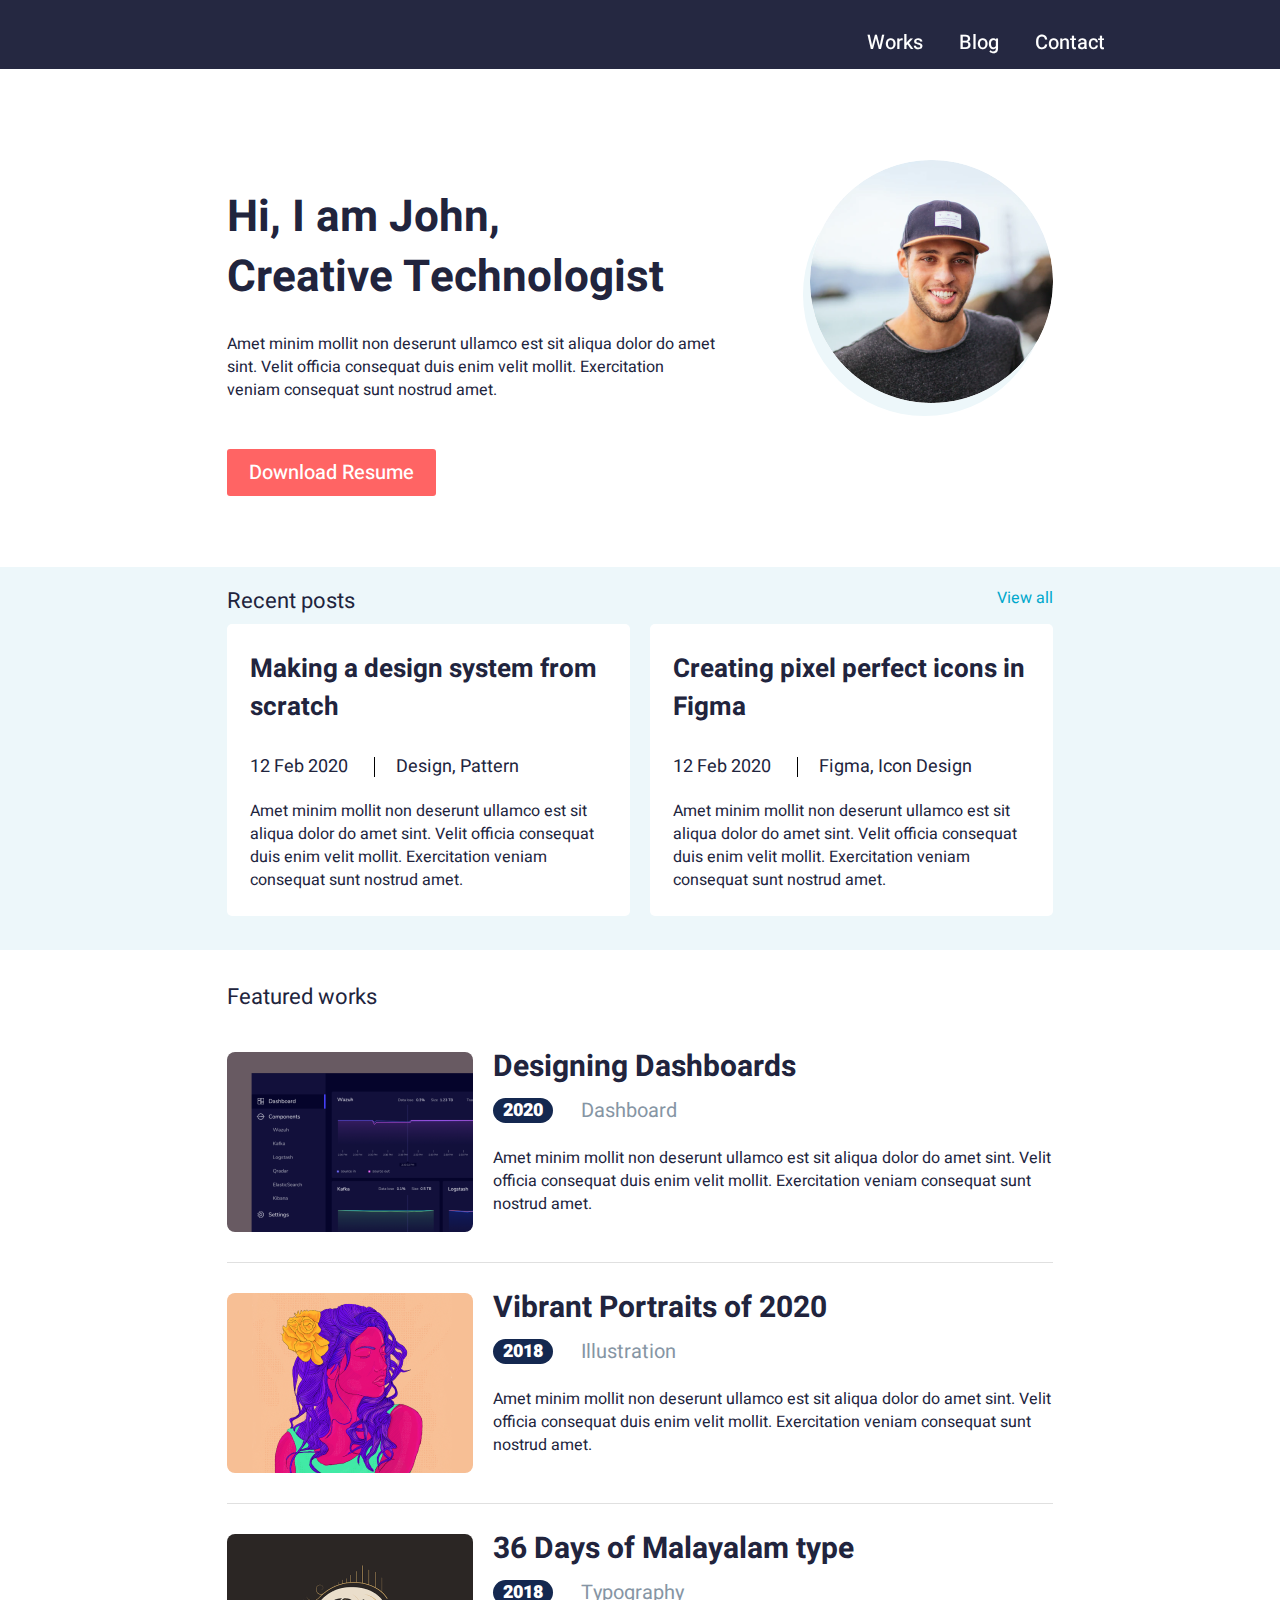
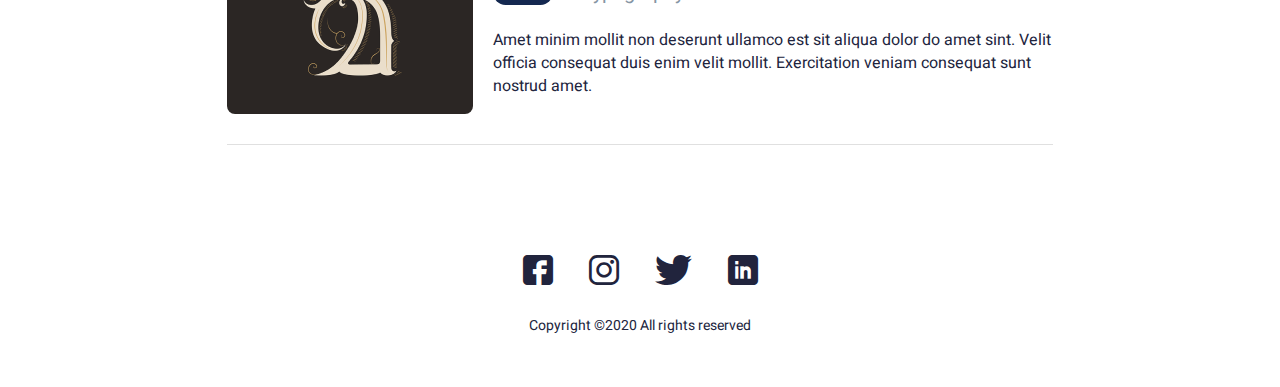
==== index.html @ 69a74ce7 "First" ====
<!DOCTYPE html>
<html lang="en">

<head>
	<meta charset="UTF-8">
	<!-- <meta http-equiv="X-UA-Compatible" content="IE=edge"> -->
	<meta name="viewport" content="width=device-width, initial-scale=1.0">
	<link rel="stylesheet" href="css/style.css">
	<title>Portfolio John</title>
	<link rel="shortcut icon" href="img/main/Hi/John.png">
	<link rel="stylesheet" href="css/iconsfont.css">
</head>
<body>
<div class="wrapper">
	<header>
	<div class="navi">
		<div class="navi__container _container">
			<div class="navi__menu menu">
				<div class="menu__burger">
					<span></span>
				</div>
				<nav class="menu__body">
					<ul class="menu__list">
						<li class="menu__link"><a href="">Works</a></li>
						<li class="menu__link"><a href="">Blog</a></li>
						<li class="menu__link"><a href="">Contact</a></li>
					</ul>
				</nav>
			</div>
		</div>
	</div>
	</header>
	<main>
		<section class="section__hi hi">
			<div class="hi__container _container">
				<div class="hi__row">
					<div class="hi__content">
						<h1>Hi, I am John,<br>Creative Technologist</h1>
						<p>Amet minim mollit non deserunt ullamco est sit aliqua dolor do amet sint. Velit officia consequat duis enim velit mollit. Exercitation veniam consequat sunt nostrud amet.</p>
						<div class="hi__button">
							<a href="#">Download Resume</a>
						</div>
					</div>
					<div class="hi__image">
						<img src="img/main/Hi/John.png" alt="Pholo-logo">
					</div>
				</div>
			</div>
		</section>
		<section class="section__posts posts">
			<div class="posts__container _container">
				<div class="posts__sub-title sub-title">
					<h4>Recent posts</h4>
					<div class="sub-title__link"><a href="#">View all</a></div>
				</div>
				<div class="posts__row">
					<div class="posts__contant">
							<h3>Making a design system from scratch</h3>
							<h5><span>12 Feb 2020</span><span>Design, Pattern</span></h5>
							<p>Amet minim mollit non deserunt ullamco est sit aliqua dolor do amet sint. Velit officia consequat duis enim velit mollit. Exercitation veniam consequat sunt nostrud amet.</p>
					</div>
					<div class="posts__contant">
						<h3>Creating pixel perfect icons in Figma</h3>
						<h5><span>12 Feb 2020</span><span>Figma, Icon Design</span></h5>
						<p>Amet minim mollit non deserunt ullamco est sit aliqua dolor do amet sint. Velit officia consequat duis enim velit mollit. Exercitation veniam consequat sunt nostrud amet.</p>
				</div>
				</div>
			</div>
		</section>
		<section class="section__works works">
			<div class="works__container _container">
				<h5>Featured works</h5>
				<div class="works__column">
					<article class="works__item">
						<a href="" class="works__img">
							<img src="/img/main/Works/1.png" alt="schedule">
						</a>
						<div class="works__contant">
							<div class="works__title">
								<h4>Designing Dashboards</h4>
							</div>
							<div class="works__subtitle">
								<h6>2020</h6>
								<h6>Dashboard</h6>
							</div>
							<div class="works__text">
								Amet minim mollit non deserunt ullamco est sit aliqua dolor do amet sint. Velit officia consequat duis enim velit mollit. Exercitation veniam consequat sunt nostrud amet.
							</div>
						</div>
					</article>
					<article class="works__item">
						<a href="" class="works__img _ibg">
							<img src="/img/main/Works/2.png" alt="madam">
						</a>
						<div class="works__contant">
							<div class="works__title">
								<h4>Vibrant Portraits of 2020</h4>
							</div>
							<div class="works__subtitle">
								<h6>2018</h6>
								<h6>Illustration</h6>
							</div>
							<div class="works__text">
								Amet minim mollit non deserunt ullamco est sit aliqua dolor do amet sint. Velit officia consequat duis enim velit mollit. Exercitation veniam consequat sunt nostrud amet.
							</div>
						</div>
					</article>
					<article class="works__item">
						<a href="" class="works__img _ibg">
							<img src="/img/main/Works/3.png" alt="schedule">
						</a>
						<div class="works__contant">
							<div class="works__title">
								<h4>36 Days of Malayalam type</h4>
							</div>
							<div class="works__subtitle">
								<h6>2018</h6>
								<h6>Typography</h6>
							</div>
							<div class="works__text">
								Amet minim mollit non deserunt ullamco est sit aliqua dolor do amet sint. Velit officia consequat duis enim velit mollit. Exercitation veniam consequat sunt nostrud amet.
							</div>
						</div>
					</article>
				</div>
			</div>
		</section>
		<script src="js/script.js"></script>
	</main>
	<footer>
	<div class="footer">
		<div class="footer__container _container">
			<div class="footer__icons icons">
				<a href="" class="icons__item _icon-facebook" ></a>
				<a href="" class="icons__item _icon-instagram" ></a>
				<a href="" class="icons__item _icon-twitter" ></a>
				<a href="" class="icons__item _icon-LinkedIn" ></a>
			</div>
			<h6>Copyright ©2020 All rights reserved </h6>
		</div>
	</div>
	</footer>
</div>
</body>

</html>
---- css/style.css ----
/* &display=swap&subset=cyrillic-ext*/
	@import url("https://fonts.googleapis.com/css?family=Heebo:regular,500,700,900&display=swap");

/*Обнуление*/
* {
	padding: 0;
	margin: 0;
	border: 0;
}
*,
*:before,
*:after {
	-moz-box-sizing: border-box;
	-webkit-box-sizing: border-box;
	box-sizing: border-box;
}
:focus,
:active {
	outline: none;
}
a:focus,
a:active {
	outline: none;
}
nav,
footer,
header,
aside {
	display: block;
}
html,
body {
	height: 100%;
	font-size: 100%;
	line-height: 1;
	font-size: 14px;
	font-family: Heebo;
	color: #21243D;
	-ms-text-size-adjust: 100%;
	-moz-text-size-adjust: 100%;
	-webkit-text-size-adjust: 100%;
}
input,
button,
textarea {
	font-family: inherit;
}
input::-ms-clear {
	display: none;
}
button {
	cursor: pointer;
}
button::-moz-focus-inner {
	padding: 0;
	border: 0;
}
a,
a:visited {
	text-decoration: none;
}
a:hover {
	text-decoration: none;
}
ul li {
	list-style: none;
}
img {
	vertical-align: top;
}
h1,
h2,
h3,
h4,
h5,
h6 {
	font-size: inherit;
	font-weight: inherit;
}

.wrapper {
	min-height: 100%;
	overflow: hidden;
}

/* --------------Технические контейнеры---------- */
._container {
	max-width: 856px;
	margin: 0px auto;
	padding: 0px 15px;
}
._ibg{
	position: relative;
}
._ibg img{
	position: absolute;
	width: 100%;
	height: 100%;
	top: 0;
	left: 0;
	object-fit: cover;
}
/* --------------Section------------------- */

.section__hi {
}
.section__posts {
}
.section__works {
}
/* --------------header------------------- */
.navi {
	position: fixed;
	width: 100%;
	z-index: 50;
	top: 0;
	left: 0;
}
.navi::before{
	content: '';
	position: absolute;
	top: 0;
	left: 0;
	width: 100%;
	height: 130%;
	background-color: #21243D;
	opacity: 0.98;
	z-index: 4;
}
.navi__container {
	max-width: 1032px;
	padding: 33px 15px 0px 15px;
}

.navi__menu {
	
}
.menu {
}
.menu__burger{
	display: none;
}
@media (max-width: 600px){
	.menu__burger{
		display: block;
		position: relative;
		width: 30px;
		height: 20px;
	}
}
@media (max-width: 600px){
	.menu__burger::before{
		content: '';
		background-color: #fff;
		position: absolute;
		width: 100%;
		height: 2px;
		left: 0 ;
		top: 0;
		z-index: 4;
	}
}
@media (max-width: 600px){
	.menu__burger::after{
		content: '';
		background-color: #fff;
		position: absolute;
		width: 100%;
		height: 2px;
		left: 0 ;
		bottom: 0;
		z-index: 4;
	}
}
@media (max-width: 600px){
	.active::before{
		transform: rotate(45deg);
		top:9px;
	}
}
@media (max-width: 600px){
	.menu__burger.active::after{
		transform: rotate(-45deg);
		bottom: 9px;
	}
}
@media (max-width: 600px){
	.menu__burger span{
		content: '';
		background-color: #fff;
		position: absolute;
		width: 100%;
		height: 2px;
		left: 0 ;
		top: 9px;
		z-index: 4;
	}
}
@media (max-width: 600px){
	.menu__burger.active span{
		transform: scale(0);
		bottom: 9px;
	}
}
.menu__body {
}
.menu__list {
	display: flex;
	justify-content: flex-end;
}
@media (max-width: 600px){
	.menu__body {
		position: fixed;
		top: -100%;
		left: 0;
		width: 100%;
		height: 100%;
		background-color: #767db6;
		z-index: 3;
		padding: 80px 0px 0px 0px;
		display: block;
		
	}
}
@media (max-width: 600px){
	.menu__body.active {
		top: 0;
		transition: all 0.3s ease 0s;
	}
}
.menu__link a{
	font-weight: 500;
	font-size: 20px;
	transition: color 0.3s ease 0s;
	color: #fff;
	position: relative;
	z-index: 51;
}
@media (max-width: 600px){
	.menu__link a{
		position: relative;
		z-index: 200;
	}
}
@media (min-width: 650px){
		.menu__link a:hover{
			color: #FF6464;
		}
}
.menu__list li{
	margin: 0px 36px 0px 0px;
}
@media (max-width: 1032px){
	.menu__list li{
margin-right: calc(20px + (36 - 20) * ((100vw - 700px) / (1032 - 700)));
	}
}
@media (max-width: 600px){
	.menu__list li{
		margin: 0px 0px 30px 10px;
		text-transform: uppercase;
	}
}
/* --------------Hi------------------- */

.hi__row {
	display: flex;
	padding: 160px 0px 0px 0px;
}
@media (max-width: 600px){
	.hi__row{
		flex-direction: column-reverse;
	}
}
@media (max-width: 856px){
	.hi__row{
	padding-top: calc(80px + (160 - 80) * ((100vw - 320px) / (856 - 320)));
	}
}
.hi__content{
	flex: 1 1 auto;
	padding: 28px 90px 71px 0px;
}
@media (max-width: 856px){
	.hi__content{
	padding-bottom: calc(55px + (71 - 55) * ((100vw - 450px) / (856 - 450)));
	}
}
@media (max-width: 600px){
	.hi__content,.hi__image{
		text-align: center;
		padding-right: 0px;
	}
}
.hi__content h1{
font-weight: bold;
font-size: 44px;
line-height: 60px;
margin-bottom: 25px;
}
.hi__content p{
font-size: 16px;
line-height: 23px;	
	}
.hi__button a{
	height: 47px;
	line-height: 47px;
	background-color: #FF6464;
	display: inline-block;
	padding: 0px 22px;
	border-radius: 3px;
	color: #fff;
	font-weight: 500;
	font-size: 20px;
	margin: 47px 0px 0px 0px;
}
@media (max-width: 600px){
	.hi__button a{
		margin: 28px 0px 0px 0px;
	}
} 
.hi__image{
	flex: 0 0 243px;
}
.hi__image img{
	max-width: 100%;
	box-shadow: -7px 13px 0 0 #EDF7FA;
	border-radius: 50%;
}
@media (max-width: 600px){
	.hi__image img{
		margin-bottom: 50px;
	}
} 

/* --------------Posts------------------- */

.posts {
	padding: 23px 0px 34px 0px;
	background-color: #EDF7FA;
}
.posts__sub-title {
	display: flex;
	justify-content: space-between;
}
@media (max-width: 650px){
	.posts__sub-title {
		justify-content: center;
		align-items: center;
		margin-bottom: 9px;
	}
} 
.sub-title h4{
font-size: 22px;
margin-bottom: 12px;
}
.sub-title__link a{
color: #00A8CC;
font-size: 16px;
}
@media (max-width: 650px){
	.sub-title__link a{
		display: none;
	}
} 
.posts__row {
	display: flex;
}
@media (max-width: 650px){
	.posts__row{
		display: block;
	}
} 
.posts__contant{
flex: 1 1 50%;
background-color: #fff;
padding: 26px 23px 0px 23px;
border-radius: 5px;
}
.posts__contant:first-child{
margin: 0px 20px 0px 0px;
}
@media (max-width: 650px){
	.posts__contant:first-child{
		margin: 0px	}
} 
.posts__contant h3{
font-weight: bold;
font-size: 26px;
line-height: 38px;
margin-bottom: 32px;
}
.posts__contant h5{
	font-size: 18px;
}
@media (max-width: 650px){
	.posts__contant h5{
		font-size: 18px
	}
} 
.posts__contant h5 span:first-child{
	margin-right: 48px;
	position: relative;
}
.posts__contant h5 span:first-child::after {
	content: '';
	position: absolute;
	width: 1px;
	height: 20px;
	top: 3.5px;
	right: -28%;
	background-color: #000;
}
.posts__contant p{
	font-size: 16px;
	line-height: 23px;
	margin: 24px 0px 24px 0px;
}

/* --------------Works------------------- */

.works {
	margin: 0px 0px 50px 0px;
}
@media (max-width: 650px){
	.works{
		text-align: center;
	} 
}
.works__container {
}
.works__container h5{
font-size: 22px;
margin: 36px 0px 44px 0px;
}
@media (max-width: 650px){
	.works__container h5{
		text-align: center;
		margin-top: calc(24px + (36 - 24) * ((100vw - 375px) / (650 - 375)));
		margin-bottom: calc(20px + (44 - 24) * ((100vw - 375px) / (650 - 375)));
	}
}
.works__column {
	display: flex;
	flex-direction: column;
}
@media (max-width: 650px){
	.works__column{
		flex-direction: row;
		overflow: auto;
	}
} 
.works__item {
	display: flex;
	position: relative;
	border-bottom: 1px solid #E0E0E0;
	margin-bottom: 30px;
}
@media (max-width: 650px){
	.works__item{
		flex: 0 0 94%;
		margin-right: 10px;
		flex-direction: column;
		padding-bottom: 30px;
	}
} 
.works__img {
	flex: 0 0 246px;
	border-radius: 6px;
	margin-bottom: 30px;
	min-height: 180px;
	position: relative;
}
@media (max-width: 650px){
	.works__img{
		margin-bottom: 32px;
		padding: 0px 0px 50% 0px;
	}
} 
.works__img img{
	position: absolute;
	top: 0;
	left: 0;
	width: 100%;
	height: 100%;
	object-fit: cover;
	border-radius: 8px;
}
.works__contant {
	padding-left: 20px;
	flex: 1 1 auto;
}
.works__title {
font-weight: bold;
font-size: 30px;
margin-bottom: 16px;
}
.works__subtitle {
	display: flex;
	align-items: center;
	margin-bottom: 24px;
}
.works__subtitle h6:last-child {
	font-size: 20px;
	color: #8695A4;
}
.works__subtitle h6:first-child {
	font-weight: 900;
	font-size: 18px;
	color: #fff;
	background-color: #142850;
	padding: 0 10px;
	height: 25px;
	line-height: 25px;
	border-radius: 15px;
	margin-right: 28px;
}
.works__text {
font-size: 16px;
line-height: 23px;
}

/* --------------footer------------------- */

.footer {
	margin: 80px 0px 54px 0px;
}
@media (max-width: 650px){
	.footer{
		margin-top: 200px;
}
}
.footer__container h6{
	text-align: center;
	margin-top: 30px;
}
.footer__icons {
	display: flex;
	justify-content: center;
}
.footer__icons a:not(:last-child)::before{
	margin-right: 36px;
}
.icons__item{
	font-size: 30px;
	color: #21243D;
	transition: color 0.3s ease 0s;
}
@media (min-width: 650px){
	.icons__item:hover{
		color: #FF6464;
	}
}
---- css/iconsfont.css ----
@font-face {
  font-family: 'icons';
  src:
    url('../fonts/fonts/icons.ttf?ltmzdv') format('truetype'),
    url('../fonts/fonts/icons.woff?ltmzdv') format('woff'),
    url('../fonts/fonts/icons.svg?ltmzdv#icons') format('svg');
  font-weight: normal;
  font-style: normal;
  font-display: block;
}

[class^="_icon-"]::before,
[class*=" _icon-"]::before{
  /* use !important to prevent issues with browser extensions that change fonts */
  font-family: 'icons' !important;
  speak: never;
  font-style: normal;
  font-weight: normal;
  font-variant: normal;
  text-transform: none;
  line-height: 1;

  /* Better Font Rendering =========== */
  -webkit-font-smoothing: antialiased;
  -moz-osx-font-smoothing: grayscale;
}

._icon-facebook:before {
  content: "\e900";
}
._icon-instagram:before {
  content: "\e901";
}
._icon-twitter:before {
  content: "\e902";
}
._icon-LinkedIn:before {
  content: "\e903";
}
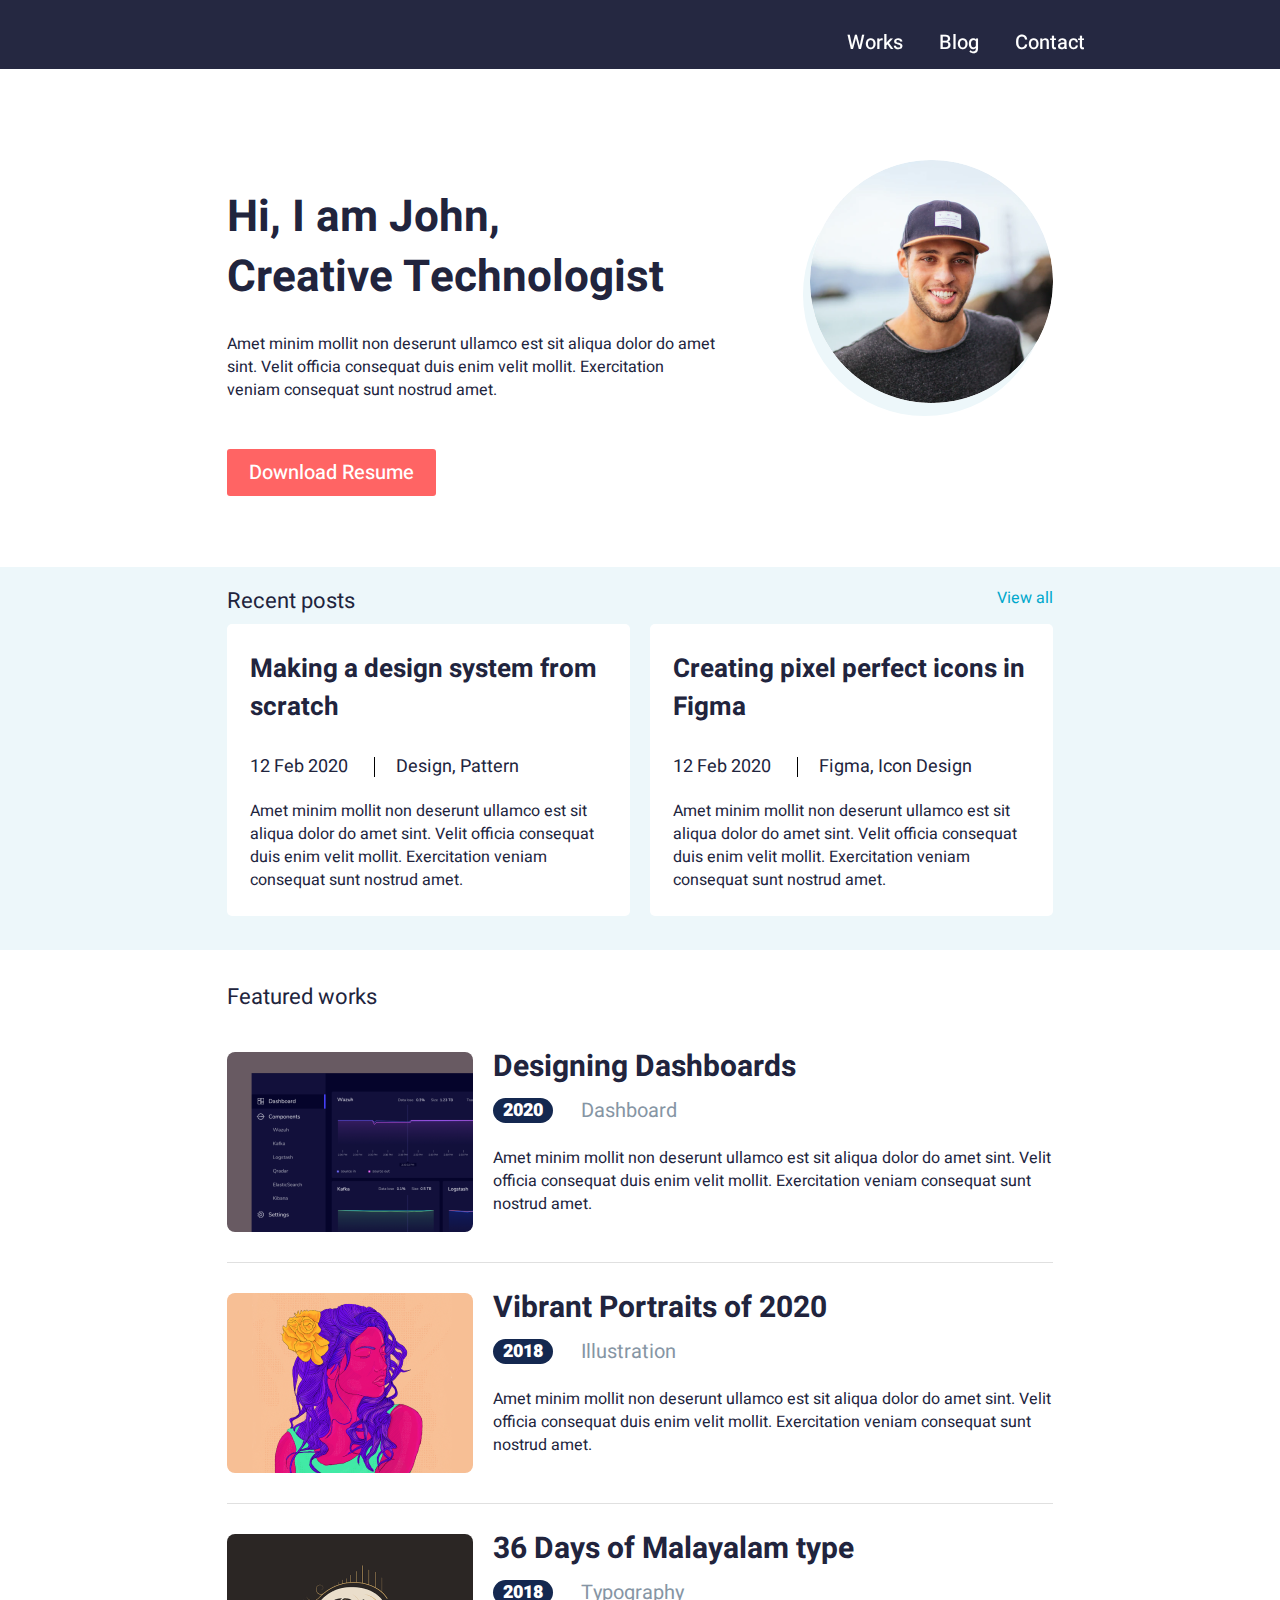
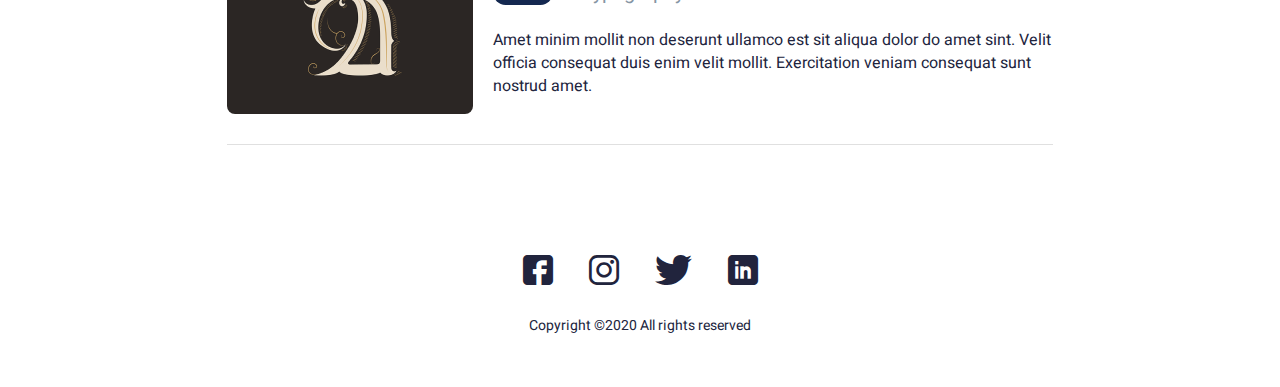
==== commit 0d7daa0e: "SecondNew" ====
--- a/index.html
+++ b/index.html
@@ -73,7 +73,7 @@
 				<div class="works__column">
 					<article class="works__item">
 						<a href="" class="works__img">
-							<img src="/img/main/Works/1.png" alt="schedule">
+							<img src="img/main/Works/1.png" alt="schedule">
 						</a>
 						<div class="works__contant">
 							<div class="works__title">
@@ -90,7 +90,7 @@
 					</article>
 					<article class="works__item">
 						<a href="" class="works__img _ibg">
-							<img src="/img/main/Works/2.png" alt="madam">
+							<img src="img/main/Works/2.png" alt="madam">
 						</a>
 						<div class="works__contant">
 							<div class="works__title">
@@ -107,7 +107,7 @@
 					</article>
 					<article class="works__item">
 						<a href="" class="works__img _ibg">
-							<img src="/img/main/Works/3.png" alt="schedule">
+							<img src="img/main/Works/3.png" alt="schedule">
 						</a>
 						<div class="works__contant">
 							<div class="works__title">
--- a/css/style.css
+++ b/css/style.css
@@ -82,6 +82,11 @@
 	min-height: 100%;
 	overflow: hidden;
 }
+@media (max-width: 600px){
+	body.lock{
+		overflow: hidden;
+	}
+}
 
 /* --------------Технические контейнеры---------- */
 ._container {
@@ -131,11 +136,11 @@
 	max-width: 1032px;
 	padding: 33px 15px 0px 15px;
 }
-
-.navi__menu {
-	
-}
 .menu {
+	display: flex;
+	justify-content: flex-end;
+	align-items: center;
+	margin: 0px 20px 0px 0px;
 }
 .menu__burger{
 	display: none;
@@ -158,6 +163,7 @@
 		left: 0 ;
 		top: 0;
 		z-index: 4;
+		transition: all 0.3s ease 0s;
 	}
 }
 @media (max-width: 600px){
@@ -170,6 +176,7 @@
 		left: 0 ;
 		bottom: 0;
 		z-index: 4;
+		transition: all 0.3s ease 0s;
 	}
 }
 @media (max-width: 600px){
@@ -207,6 +214,13 @@
 .menu__list {
 	display: flex;
 	justify-content: flex-end;
+}
+@media (max-width: 600px){
+	.menu__list  {
+		flex-direction: column;
+		align-items: center;
+		margin: 30px 0px 0px 0px;
+	}
 }
 @media (max-width: 600px){
 	.menu__body {
@@ -219,13 +233,15 @@
 		z-index: 3;
 		padding: 80px 0px 0px 0px;
 		display: block;
+		transition: all 0.3s ease 0s;
+		overflow: auto;
+		opacity: 0.93;
 		
 	}
 }
 @media (max-width: 600px){
 	.menu__body.active {
 		top: 0;
-		transition: all 0.3s ease 0s;
 	}
 }
 .menu__link a{
@@ -236,12 +252,6 @@
 	position: relative;
 	z-index: 51;
 }
-@media (max-width: 600px){
-	.menu__link a{
-		position: relative;
-		z-index: 200;
-	}
-}
 @media (min-width: 650px){
 		.menu__link a:hover{
 			color: #FF6464;
@@ -257,7 +267,7 @@
 }
 @media (max-width: 600px){
 	.menu__list li{
-		margin: 0px 0px 30px 10px;
+		margin: 0px 0px 40px 0px;
 		text-transform: uppercase;
 	}
 }
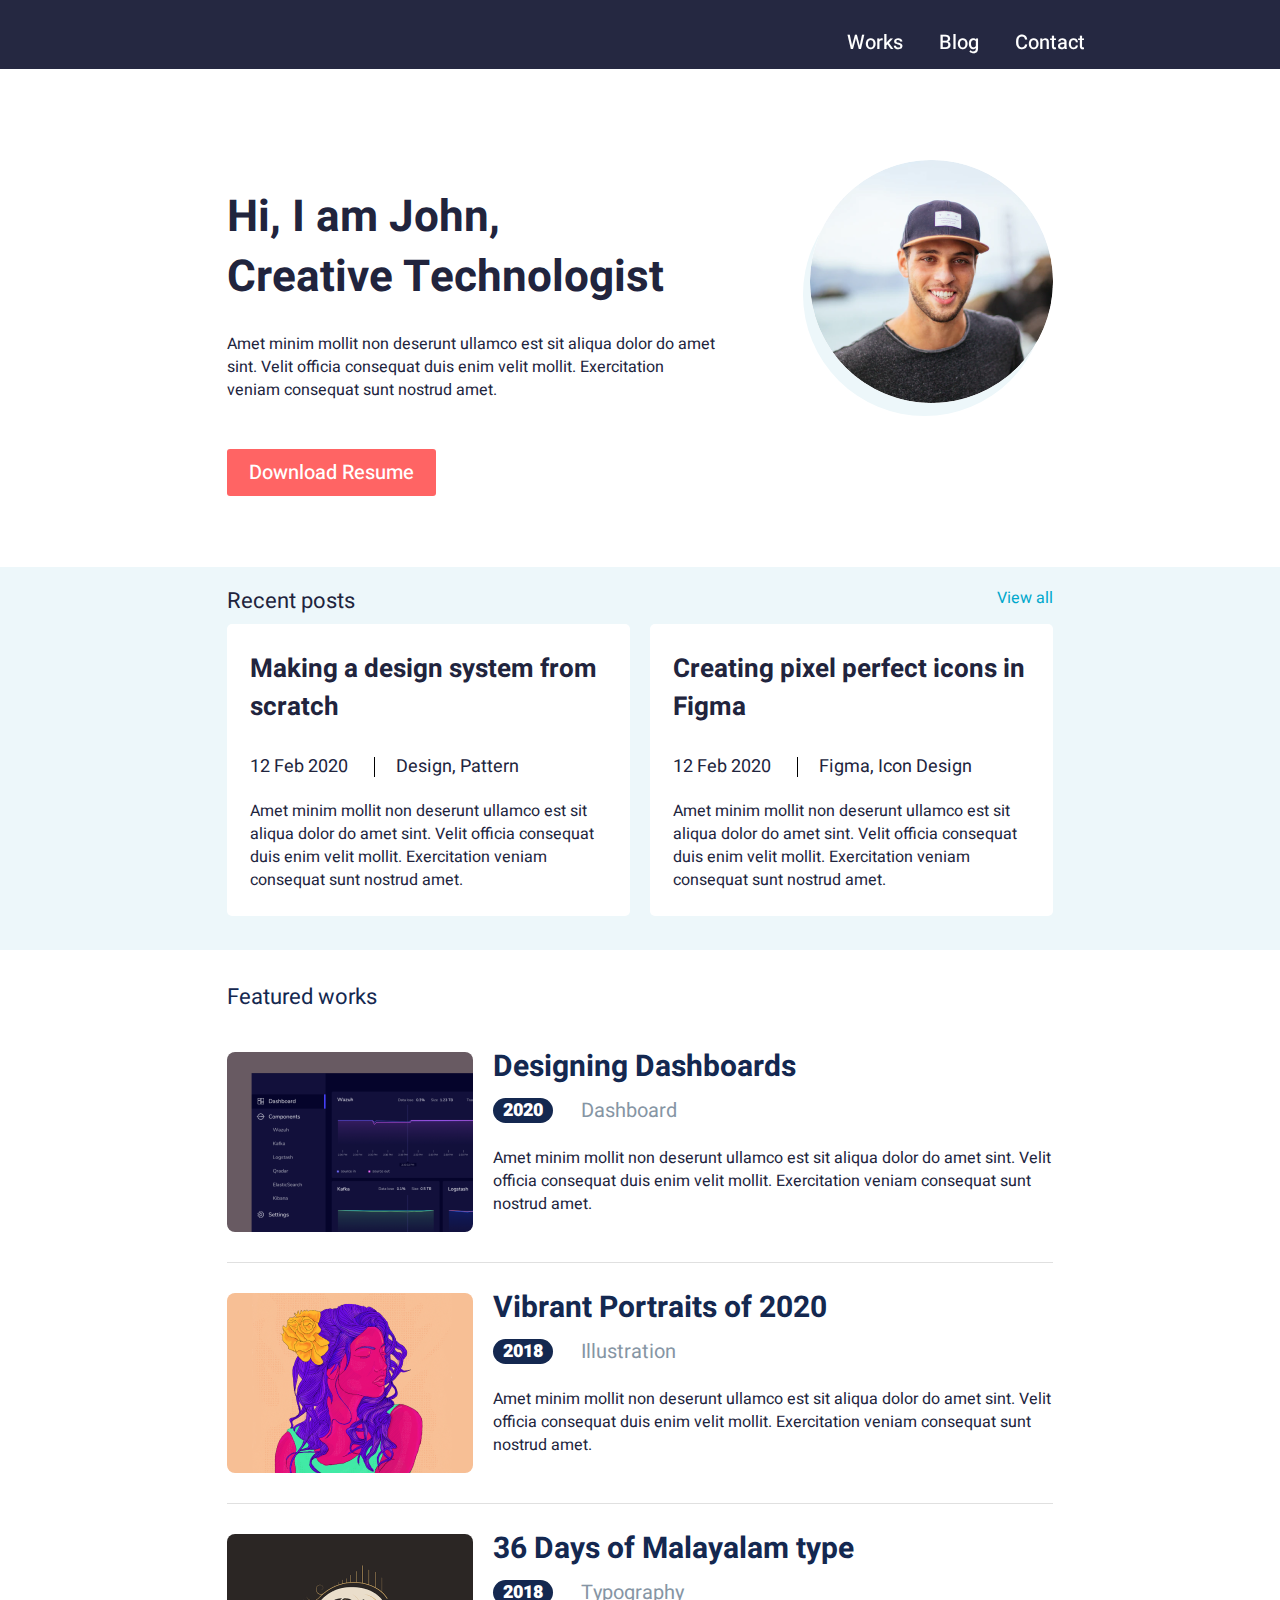
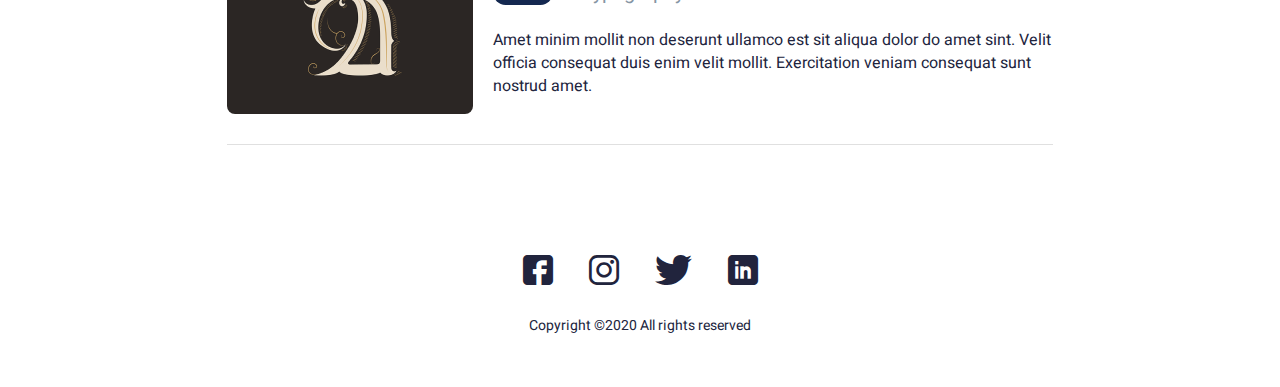
==== commit 0de9edce: "Fourth" ====
--- a/index.html
+++ b/index.html
@@ -6,7 +6,7 @@
 	<!-- <meta http-equiv="X-UA-Compatible" content="IE=edge"> -->
 	<meta name="viewport" content="width=device-width, initial-scale=1.0">
 	<link rel="stylesheet" href="css/style.css">
-	<title>Portfolio John</title>
+	<title>Portfolio John: Home page</title>
 	<link rel="shortcut icon" href="img/main/Hi/John.png">
 	<link rel="stylesheet" href="css/iconsfont.css">
 </head>
@@ -21,8 +21,8 @@
 				</div>
 				<nav class="menu__body">
 					<ul class="menu__list">
-						<li class="menu__link"><a href="">Works</a></li>
-						<li class="menu__link"><a href="">Blog</a></li>
+						<li class="menu__link"><a href="./work.html">Works</a></li>
+						<li class="menu__link"><a href="./blog.html">Blog</a></li>
 						<li class="menu__link"><a href="">Contact</a></li>
 					</ul>
 				</nav>
@@ -69,15 +69,17 @@
 		</section>
 		<section class="section__works works">
 			<div class="works__container _container">
-				<h5>Featured works</h5>
+				<a href="./article.html">
+					<h5>Featured works</h5>
+				</a>
 				<div class="works__column">
 					<article class="works__item">
 						<a href="" class="works__img">
-							<img src="img/main/Works/1.png" alt="schedule">
+							<img src="./img/main/Works/1.png" alt="schedule">
 						</a>
 						<div class="works__contant">
 							<div class="works__title">
-								<h4>Designing Dashboards</h4>
+								<h4><a href="">Designing Dashboards</a></h4>
 							</div>
 							<div class="works__subtitle">
 								<h6>2020</h6>
@@ -90,11 +92,11 @@
 					</article>
 					<article class="works__item">
 						<a href="" class="works__img _ibg">
-							<img src="img/main/Works/2.png" alt="madam">
+							<img src="./img/main/Works/2.png" alt="madam">
 						</a>
 						<div class="works__contant">
 							<div class="works__title">
-								<h4>Vibrant Portraits of 2020</h4>
+								<h4><a href="">Vibrant Portraits of 2020</a></h4>
 							</div>
 							<div class="works__subtitle">
 								<h6>2018</h6>
@@ -107,11 +109,11 @@
 					</article>
 					<article class="works__item">
 						<a href="" class="works__img _ibg">
-							<img src="img/main/Works/3.png" alt="schedule">
+							<img src="./img/main/Works/3.png" alt="schedule">
 						</a>
 						<div class="works__contant">
 							<div class="works__title">
-								<h4>36 Days of Malayalam type</h4>
+								<h4><a href="">36 Days of Malayalam type</a></h4>
 							</div>
 							<div class="works__subtitle">
 								<h6>2018</h6>
@@ -131,10 +133,10 @@
 	<div class="footer">
 		<div class="footer__container _container">
 			<div class="footer__icons icons">
-				<a href="" class="icons__item _icon-facebook" ></a>
-				<a href="" class="icons__item _icon-instagram" ></a>
-				<a href="" class="icons__item _icon-twitter" ></a>
-				<a href="" class="icons__item _icon-LinkedIn" ></a>
+				<a href="https://www.facebook.com/" class="icons__item _icon-facebook" ></a>
+				<a href="https://www.instagram.com/" class="icons__item _icon-instagram" ></a>
+				<a href="https://twitter.com/" class="icons__item _icon-twitter" ></a>
+				<a href="https://www.linkedin.com/" class="icons__item _icon-LinkedIn" ></a>
 			</div>
 			<h6>Copyright ©2020 All rights reserved </h6>
 		</div>
--- a/css/style.css
+++ b/css/style.css
@@ -1,5 +1,6 @@
 /* &display=swap&subset=cyrillic-ext*/
 	@import url("https://fonts.googleapis.com/css?family=Heebo:regular,500,700,900&display=swap");
+	/* @import url('/css/blog.css'); */
 
 /*Обнуление*/
 * {
@@ -208,8 +209,6 @@
 		transform: scale(0);
 		bottom: 9px;
 	}
-}
-.menu__body {
 }
 .menu__list {
 	display: flex;
@@ -323,6 +322,14 @@
 	font-weight: 500;
 	font-size: 20px;
 	margin: 47px 0px 0px 0px;
+	position: relative;
+	top: 0;
+	transition-duration: 0.2s;
+}
+.hi__button a:hover{
+	top: 3px;
+	box-shadow: 0px 0px 10px #000;
+	background-color: #ff6464b0;
 }
 @media (max-width: 600px){
 	.hi__button a{
@@ -367,6 +374,11 @@
 .sub-title__link a{
 color: #00A8CC;
 font-size: 16px;
+transition-duration: 0.2s;
+}
+.sub-title__link a:hover{
+	color: #06829e;
+	font-weight: 600;
 }
 @media (max-width: 650px){
 	.sub-title__link a{
@@ -437,11 +449,16 @@
 		text-align: center;
 	} 
 }
-.works__container {
-}
 .works__container h5{
 font-size: 22px;
 margin: 36px 0px 44px 0px;
+color:#142850;
+transition-duration: 0.2s;
+}
+@media (min-width: 650px){
+	.works__container h5:hover{
+		color: #FF6464;
+	}
 }
 @media (max-width: 650px){
 	.works__container h5{
@@ -504,6 +521,15 @@
 font-weight: bold;
 font-size: 30px;
 margin-bottom: 16px;
+}
+.works__title a{
+	color:#142850;
+	transition-duration: 0.2s;
+}
+@media (min-width: 650px){
+	.works__title a:hover{
+		color: #FF6464;
+	}
 }
 .works__subtitle {
 	display: flex;
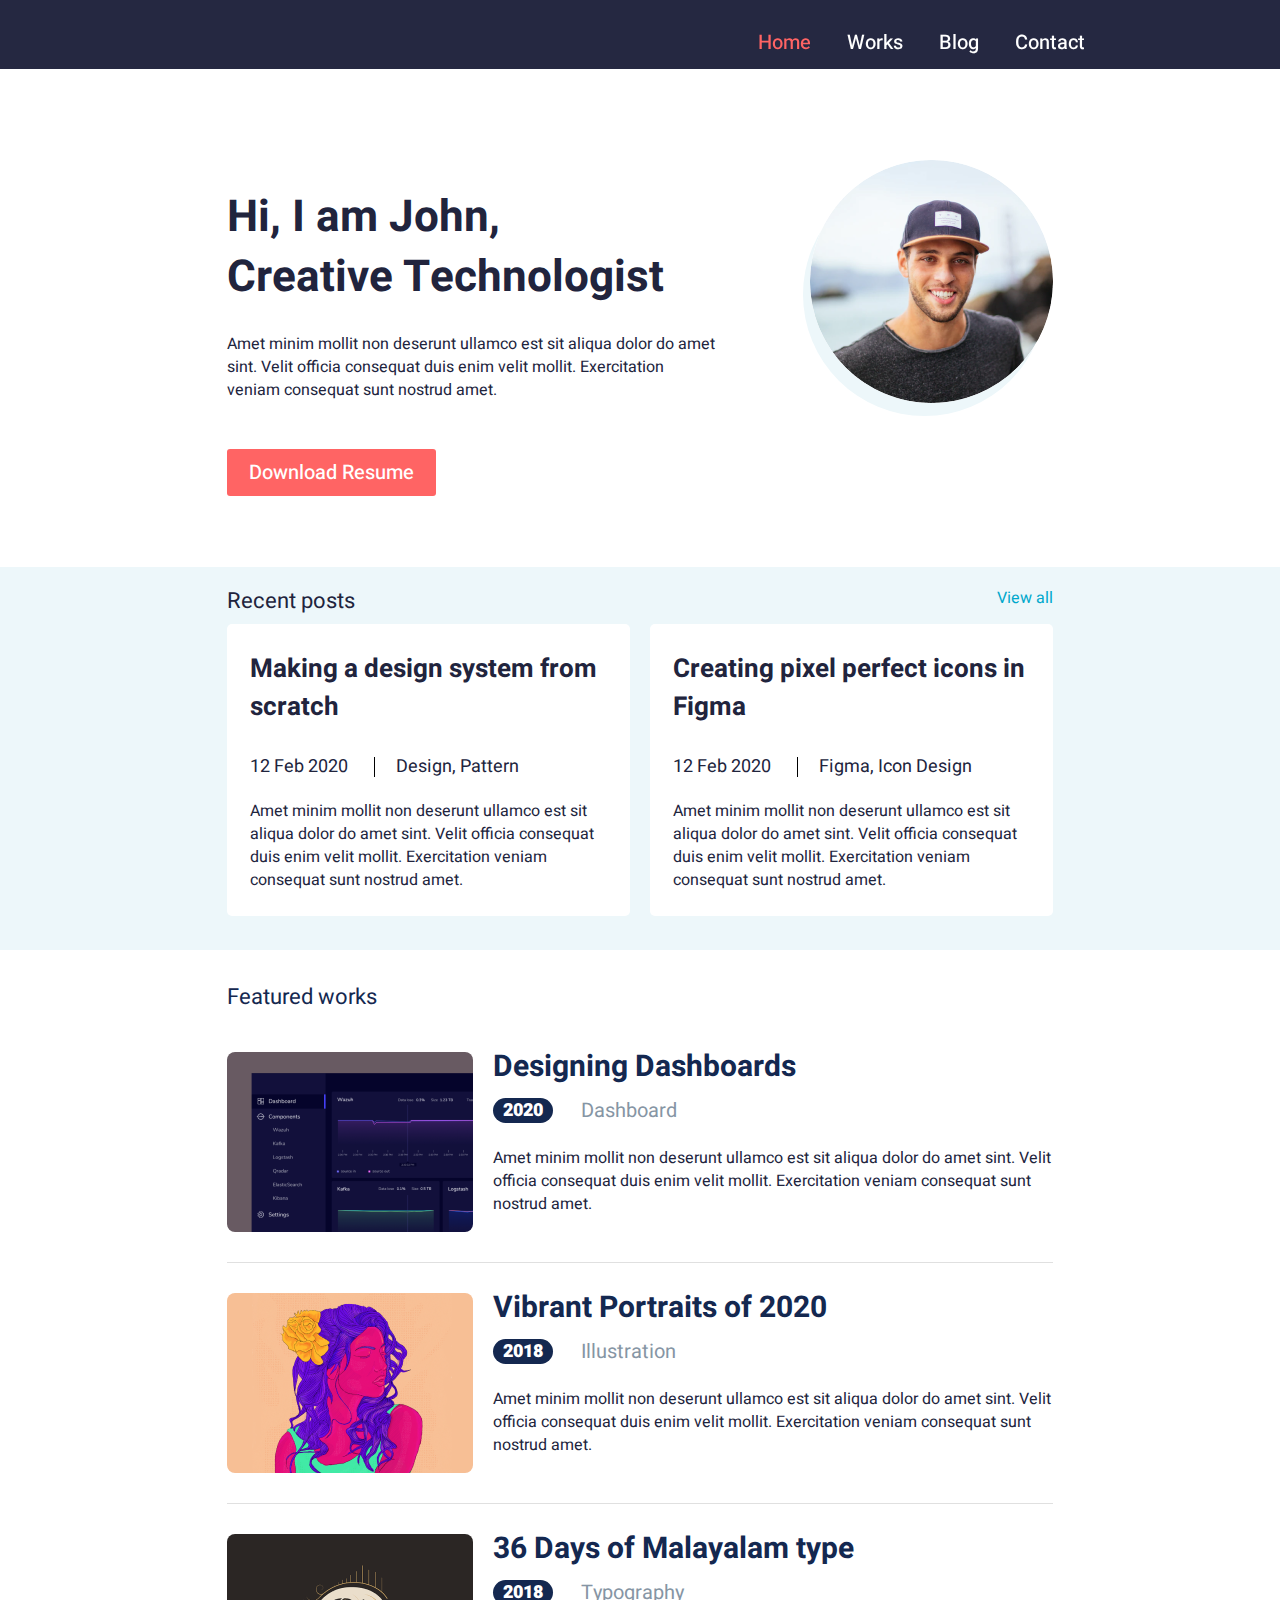
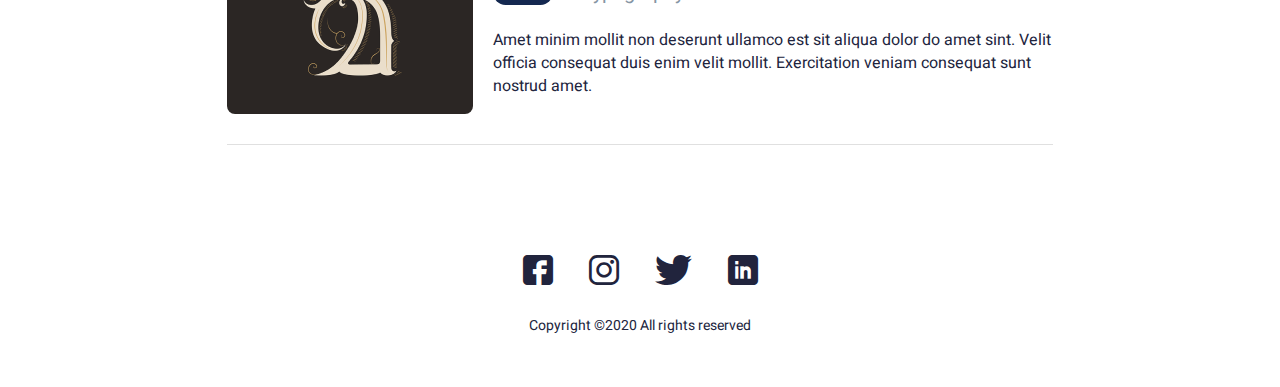
==== commit 173f71f6: "Fourth_1" ====
--- a/index.html
+++ b/index.html
@@ -21,6 +21,7 @@
 				</div>
 				<nav class="menu__body">
 					<ul class="menu__list">
+						<li class="menu__link _active"><a href="./index.html">Home</a></li>
 						<li class="menu__link"><a href="./work.html">Works</a></li>
 						<li class="menu__link"><a href="./blog.html">Blog</a></li>
 						<li class="menu__link"><a href="">Contact</a></li>
--- a/css/style.css
+++ b/css/style.css
@@ -256,6 +256,9 @@
 			color: #FF6464;
 		}
 }
+._active a{
+	color: #FF6464;
+}
 .menu__list li{
 	margin: 0px 36px 0px 0px;
 }
